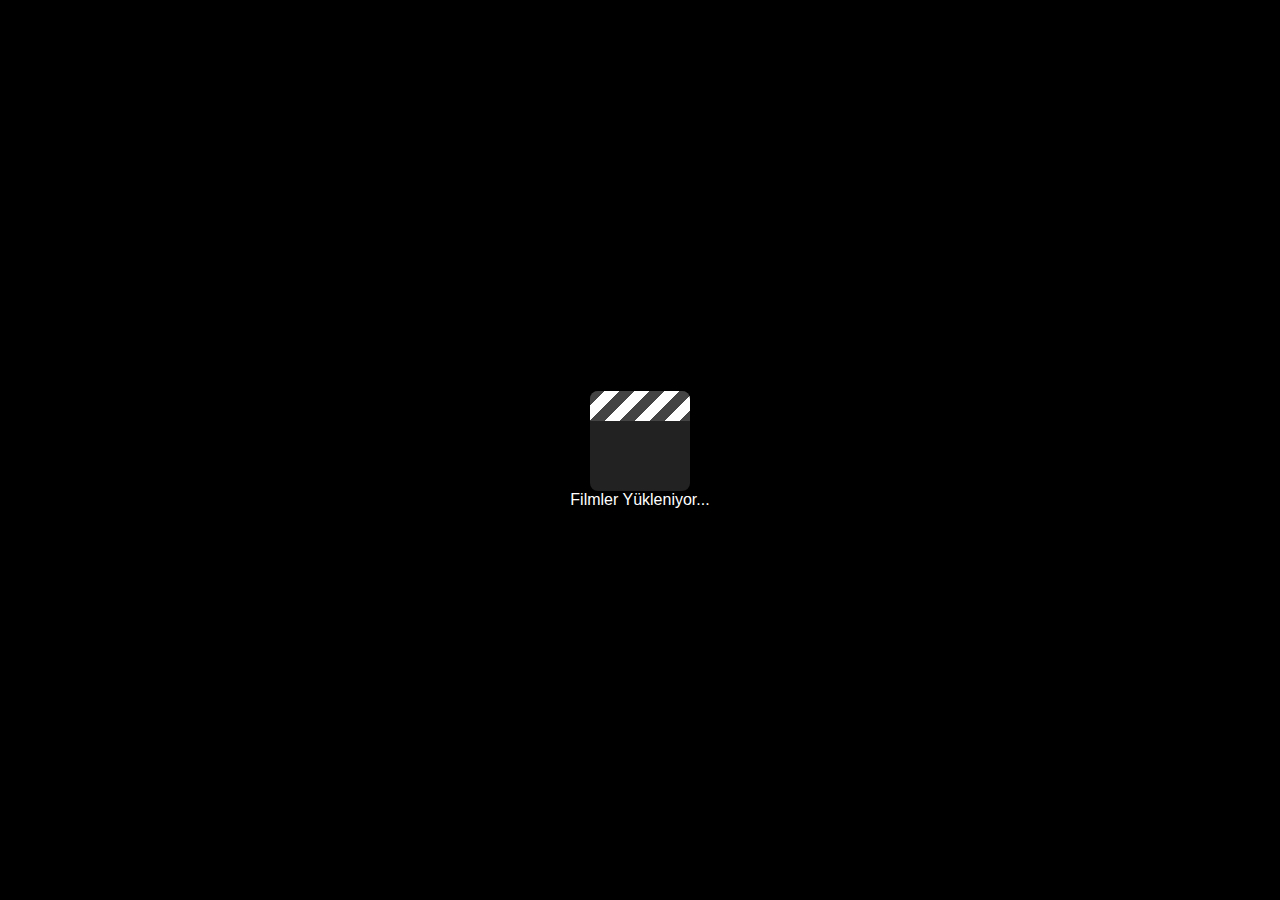
==== index.html @ 78526cd1 "Update index.html" ====
<!DOCTYPE html>
<html lang="en">
  <head>
    <meta charset="UTF-8" />
    <meta name="viewport" content="width=device-width, initial-scale=1.0" />
    <title>Filmgunu</title>
    <link rel="stylesheet" href="styles.css" />
  </head>
  <body>
    <!-- Yükleme Ekranı -->
    <div id="loading-screen">
      <div class="clapperboard"></div>
      <div class="loading-text">Filmler Yükleniyor...</div>
    </div>

    <!-- İçerik -->
    <div id="content" style="display: none">
      <header>
        <div class="logo">Filmgunu</div>
        <nav>
          <a href="#">Ana Sayfa</a>
          <a href="#">Filmler</a>
          <a href="#">Diziler</a>
          <a href="#">Rastgele Film</a>
        </nav>
        <nav>
          <a href="#">Üye Ol</a>
          <a href="#">Giriş Yap</a>
        </nav>
      </header>
      <main>
        <h1 class="main-title">Film Tavsiyeleri ve Değerlendirmeleri</h1>
        <p class="subtitle">
          Ekibimizin izlediği filmleri yorumlayıp puanladık. En iyi öneriler
          burada!
        </p>
        <div class="buttons">
          <a href="#">Başla</a>
          <a href="#">Keşfet</a>
        </div>
        <div class="weekly-recommendation">
          <h2>Ekibimizin Haftalık Film Önerisi</h2>
          <div class="movies">
            <div class="movie">
              <img
                src="https://m.media-amazon.com/images/M/MV5BMTMxNTMwODM0NF5BMl5BanBnXkFtZTcwODAyMTk2Mw@@._V1_FMjpg_UX1000_.jpg"
                alt="The Dark Knight"
              />
              <div class="movie-details">
                <h3>The Dark Knight</h3>
                <p><strong>IMDB Puanı:</strong> 9.0</p>
                <p><strong>Ekibimizin Puanı:</strong> 9.5</p>
                <p>
                  <em
                    >"Müthiş bir senaryo, etkileyici oyunculuklar ve unutulmaz
                    bir atmosfer. Kesinlikle izlenmeli!"</em
                  >
                </p>
              </div>
            </div>
            <div class="movie">
              <img
                src="https://m.media-amazon.com/images/M/MV5BMjAxMzY3NjcxNF5BMl5BanBnXkFtZTcwNTI5OTM0Mw@@._V1_FMjpg_UX1000_.jpg"
                alt="Inception"
              />
              <div class="movie-details">
                <h3>Inception</h3>
                <p><strong>IMDB Puanı:</strong> 8.8</p>
                <p><strong>Ekibimizin Puanı:</strong> 9.3</p>
                <p>
                  <em
                    >"Zekice kurgulanmış bir hikaye, büyüleyici görsellik.
                    Mutlaka izlenmesi gereken bir film."</em
                  >
                </p>
              </div>
            </div>
          </div>
        </div>
      </main>

      <!-- FilmGünü Hakkında -->
      <div class="about-section">
        <h2>Filmgunu Hakkında</h2>
        <p>
          Filmgunu, film ve dizi önerileriyle dolu bir platformdur. Ekibimiz,
          her hafta en iyi filmleri sizlere sunar.
        </p>
        <p class="email">Filmlergunu@gmail.com</p>
      </div>
    </div>

    <!-- TikTok ve Instagram Simgeleri -->
    <div class="social-icons">
      <a href="https://www.instagram.com" target="_blank">
        <img
          src="https://upload.wikimedia.org/wikipedia/commons/a/a5/Instagram_icon.png"
          alt="www.instagram.com"
          width="32"
          height="32"
        />
      </a>
      <a href="https://www.tiktok.com" target="_blank">
        <img
          src="https://upload.wikimedia.org/wikipedia/commons/thumb/a/a6/Tiktok_icon.svg/1024px-Tiktok_icon.svg.png"
          alt="TikTok"
          width="32"
          height="32"
        />
      </a>
    </div>

    <!-- Yardım Baloncuğu -->
    <div class="help-bubble">?</div>

    <script src="script.js"></script>
  </body>
</html>
---- styles.css ----
body {
    margin: 0;
    font-family: Arial, sans-serif;
    background: linear-gradient(to right, #141414, #7a0c0c);
    color: #fff;
    position: relative;
    min-height: 100vh;
}

/* Yükleme ekranı */
#loading-screen {
    position: fixed;
    top: 0;
    left: 0;
    width: 100%;
    height: 100%;
    background-color: #000;
    display: flex;
    flex-direction: column;
    align-items: center;
    justify-content: center;
    z-index: 1000;
}

/* Film klaketi */
.clapperboard {
    width: 100px;
    height: 100px;
    background-color: #222;
    border-radius: 8px;
    position: relative;
    overflow: hidden;
    animation: bounce 1s infinite ease-in-out;
}

.clapperboard::before {
    content: '';
    position: absolute;
    top: 0;
    left: 0;
    width: 100%;
    height: 30px;
    background: linear-gradient(135deg, #444 25%, #fff 25%, #fff 50%, #444 50%, #444 75%, #fff 75%);
    background-size: 30px 30px;
    animation: shake 0.5s infinite ease-in-out;
}

.clapperboard::after {
    content: '';
    position: absolute;
    bottom: 0;
    left: 0;
    width: 100%;
    height: 70px;
}

@keyframes bounce {
    0%, 100% {
        transform: translateY(0);
    }
    50% {
        transform: translateY(-10px);
    }
}

@keyframes shake {
    0%, 100% {
        transform: rotate(0deg);
    }
    50% {
        transform: rotate(-5deg);
    }
}

/* Header */
header {
    background-color: rgba(20, 20, 20, 0.8);
    padding: 15px 30px;
    display: flex;
    justify-content: space-between;
    align-items: center;
    position: absolute;
    top: 0;
    left: 0;
    right: 0;
    z-index: 10;
}
.logo {
    color: #E50914;
    font-size: 24px;
    font-weight: bold;
    text-decoration: none;
}
nav {
    display: flex;
    gap: 20px;
    flex: 1;
    justify-content: center;
}
nav a {
    color: #fff;
    text-decoration: none;
    font-size: 16px;
    transition: color 0.3s;
}
nav a:hover {
    color: #E50914;
}

nav:last-of-type {
    position: absolute;
    right: 30px;
}

/* TikTok ve Instagram simgeleri */
.social-icons {
    position: fixed;
    bottom: 20px;
    left: 20px;
    display: flex;
    gap: 15px;
}

.social-icons a {
    color: #fff;
    font-size: 24px;
    transition: color 0.3s;
}
.social-icons a:hover {
    color: #E50914;
}

/* Main Content */
main {
    text-align: center;
    padding: 50px 20px;
    display: flex;
    flex-direction: column;
    justify-content: center;
    align-items: center;
}
.main-title {
    font-size: 42px;
    margin-bottom: 20px;
    color: #E50914;
}
.subtitle {
    font-size: 18px;
    color: #ccc;
    margin-bottom: 30px;
}
.buttons {
    display: flex;
    justify-content: center;
    gap: 20px;
    margin-bottom: 50px;
}
.buttons a {
    color: #fff;
    text-decoration: none;
    font-size: 16px;
    padding: 10px 20px;
    border: 1px solid #fff;
    border-radius: 25px;
    transition: background-color 0.3s, color 0.3s;
}
.buttons a:hover {
    background-color: #E50914;
    border-color: #E50914;
}

/* Haftalık Film Önerisi */
.weekly-recommendation {
    margin-top: 50px;
}
.weekly-recommendation h2 {
    font-size: 36px;
    color: #E50914;
    margin-bottom: 20px;
}
.movies {
    display: flex;
    flex-direction: column;
    gap: 20px;
    align-items: center;
}
.movie {
    display: flex;
    align-items: center;
    background-color: #1c1c1c;
    padding: 20px;
    border-radius: 10px;
    box-shadow: 0 0 10px rgba(0, 0, 0, 0.7);
    width: 100%;
    max-width: 1000px;
}
.movie img {
    width: 150px;
    height: 220px;
    border-radius: 10px;
    margin-right: 20px;
}
.movie-details {
    text-align: left;
}
.movie-details h3 {
    margin: 10px 0;
    font-size: 24px;
}
.movie-details p {
    font-size: 16px;
    color: #ccc;
    margin: 5px 0;
}

/* Yardım baloncuğu */
.help-bubble {
    position: fixed;
    bottom: 30px;
    right: 30px;
    background-color: #E50914;
    color: #fff;
    padding: 10px 20px;
    border-radius: 50%;
    cursor: pointer;
    font-size: 20px;
    box-shadow: 0 0 10px rgba(0, 0, 0, 0.7);
    transition: background-color 0.3s;
}
.help-bubble:hover {
    background-color: #d40812;
}

/* FilmGünü Hakkında kısmı */
.about-section {
    margin-top: 50px;
    text-align: center;
}
.about-section h2 {
    font-size: 36px;
    color: #E50914;
    margin-bottom: 10px;
}
.about-section p {
    font-size: 16px;
    color: #ccc;
    margin-bottom: 20px;
}
.about-section .email {
    font-size: 16px;
    color: #ccc;
}
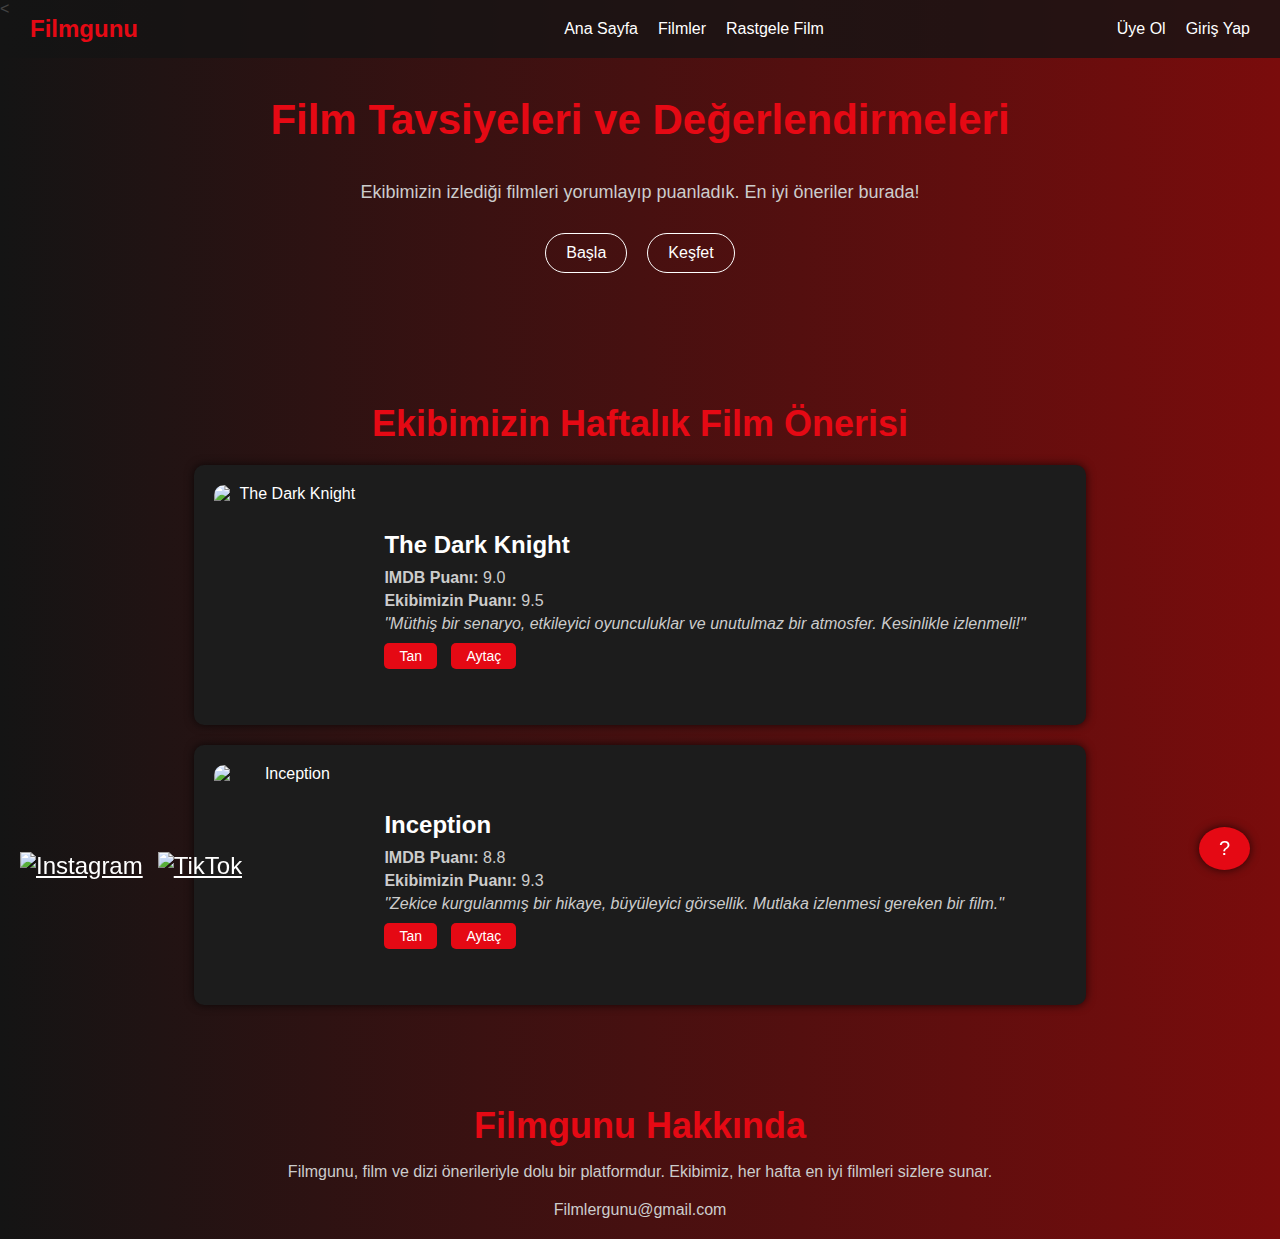
==== commit 83c4a7e9: "Tandod" ====
--- a/index.html
+++ b/index.html
@@ -1,118 +1,118 @@
 <!DOCTYPE html>
 <html lang="en">
-  <head>
-    <meta charset="UTF-8" />
-    <meta name="viewport" content="width=device-width, initial-scale=1.0" />
+<head>
+    <meta charset="UTF-8">
+    <meta name="viewport" content="width=device-width, initial-scale=1.0">
     <title>Filmgunu</title>
-    <link rel="stylesheet" href="styles.css" />
-  </head>
-  <body>
-    <!-- Yükleme Ekranı -->
-    <div id="loading-screen">
-      <div class="clapperboard"></div>
-      <div class="loading-text">Filmler Yükleniyor...</div>
+    <<link rel="stylesheet" href="styles.css" />
+</head>
+<body>
+
+<!-- Yükleme Ekranı -->
+<div id="loading-screen">
+    <div class="clapperboard"></div>
+    <div class="loading-text">Filmler Yükleniyor...</div>
+</div>
+
+<!-- İçerik -->
+<div id="content" style="display: none;">
+    <header>
+        <div class="logo">Filmgunu</div>
+        <nav>
+            <a href="#">Ana Sayfa</a>
+            <a href="#">Filmler</a>
+            <a href="#">Rastgele Film</a>
+        </nav>
+        <nav>
+            <a href="#" id="signup">Üye Ol</a>
+            <a href="#" id="login">Giriş Yap</a>
+        </nav>
+    </header>
+
+     <!-- Üye Ol Modal -->
+     <div id="signup-modal" class="modal">
+        <div class="modal-content">
+            <h2>Üye Ol</h2>
+            <input type="text" placeholder="Ad Soyad">
+            <input type="email" placeholder="E-posta">
+            <input type="password" placeholder="Şifre">
+            <button>Üye Ol</button>
+            <p style="margin-top: 10px; color: #ccc; font-size: 14px;">Zaten üye misiniz? <a href="#" onclick="switchToLogin()" style="color: #E50914; text-decoration: none;">Giriş Yap</a></p>
+        </div>
     </div>
 
-    <!-- İçerik -->
-    <div id="content" style="display: none">
-      <header>
-        <div class="logo">Filmgunu</div>
-        <nav>
-          <a href="#">Ana Sayfa</a>
-          <a href="#">Filmler</a>
-          <a href="#">Diziler</a>
-          <a href="#">Rastgele Film</a>
-        </nav>
-        <nav>
-          <a href="#">Üye Ol</a>
-          <a href="#">Giriş Yap</a>
-        </nav>
-      </header>
-      <main>
+    <!-- Giriş Yap Modal -->
+    <div id="login-modal" class="modal">
+        <div class="modal-content">
+            <h2>Giriş Yap</h2>
+            <input type="email" placeholder="E-posta">
+            <input type="password" placeholder="Şifre">
+            <button>Giriş Yap</button>
+            <p style="margin-top: 10px; color: #ccc; font-size: 14px;">Üyeliğiniz yok mu? <a href="#" onclick="switchToSignup()" style="color: #E50914; text-decoration: none;">Üye Ol</a></p>
+        </div>
+    </div>
+    
+    <main>
         <h1 class="main-title">Film Tavsiyeleri ve Değerlendirmeleri</h1>
-        <p class="subtitle">
-          Ekibimizin izlediği filmleri yorumlayıp puanladık. En iyi öneriler
-          burada!
-        </p>
+        <p class="subtitle">Ekibimizin izlediği filmleri yorumlayıp puanladık. En iyi öneriler burada!</p>
         <div class="buttons">
-          <a href="#">Başla</a>
-          <a href="#">Keşfet</a>
+            <a href="#">Başla</a>
+            <a href="#">Keşfet</a>
         </div>
         <div class="weekly-recommendation">
-          <h2>Ekibimizin Haftalık Film Önerisi</h2>
-          <div class="movies">
-            <div class="movie">
-              <img
-                src="https://m.media-amazon.com/images/M/MV5BMTMxNTMwODM0NF5BMl5BanBnXkFtZTcwODAyMTk2Mw@@._V1_FMjpg_UX1000_.jpg"
-                alt="The Dark Knight"
-              />
-              <div class="movie-details">
-                <h3>The Dark Knight</h3>
-                <p><strong>IMDB Puanı:</strong> 9.0</p>
-                <p><strong>Ekibimizin Puanı:</strong> 9.5</p>
-                <p>
-                  <em
-                    >"Müthiş bir senaryo, etkileyici oyunculuklar ve unutulmaz
-                    bir atmosfer. Kesinlikle izlenmeli!"</em
-                  >
-                </p>
-              </div>
+            <h2>Ekibimizin Haftalık Film Önerisi</h2>
+            <div class="movies">
+                <div class="movie">
+                    <img src="https://m.media-amazon.com/images/M/MV5BMTMxNTMwODM0NF5BMl5BanBnXkFtZTcwODAyMTk2Mw@@._V1_FMjpg_UX1000_.jpg" alt="The Dark Knight">
+                    <div class="movie-details">
+                        <h3>The Dark Knight</h3>
+                        <p><strong>IMDB Puanı:</strong> 9.0</p>
+                        <p><strong>Ekibimizin Puanı:</strong> 9.5</p>
+                        <p><em id="review-dark-knight">"Müthiş bir senaryo, etkileyici oyunculuklar ve unutulmaz bir atmosfer. Kesinlikle izlenmeli!"</em></p>
+                        <div class="movie-buttons">
+                            <button data-movie="dark-knight" data-review="Tan" onclick="changeReview(this)">Tan</button>
+                            <button data-movie="dark-knight" data-review="Aytaç" onclick="changeReview(this)">Aytaç</button>
+                        </div>
+                    </div>
+                </div>
+                <div class="movie">
+                    <img src="https://m.media-amazon.com/images/M/MV5BMjAxMzY3NjcxNF5BMl5BanBnXkFtZTcwNTI5OTM0Mw@@._V1_FMjpg_UX1000_.jpg" alt="Inception">
+                    <div class="movie-details">
+                        <h3>Inception</h3>
+                        <p><strong>IMDB Puanı:</strong> 8.8</p>
+                        <p><strong>Ekibimizin Puanı:</strong> 9.3</p>
+                        <p><em id="review-inception">"Zekice kurgulanmış bir hikaye, büyüleyici görsellik. Mutlaka izlenmesi gereken bir film."</em></p>
+                        <div class="movie-buttons">
+                            <button data-movie="inception" data-review="Tan" onclick="changeReview(this)">Tan</button>
+                            <button data-movie="inception" data-review="Aytaç" onclick="changeReview(this)">Aytaç</button>
+                        </div>
+                    </div>
+                </div>
             </div>
-            <div class="movie">
-              <img
-                src="https://m.media-amazon.com/images/M/MV5BMjAxMzY3NjcxNF5BMl5BanBnXkFtZTcwNTI5OTM0Mw@@._V1_FMjpg_UX1000_.jpg"
-                alt="Inception"
-              />
-              <div class="movie-details">
-                <h3>Inception</h3>
-                <p><strong>IMDB Puanı:</strong> 8.8</p>
-                <p><strong>Ekibimizin Puanı:</strong> 9.3</p>
-                <p>
-                  <em
-                    >"Zekice kurgulanmış bir hikaye, büyüleyici görsellik.
-                    Mutlaka izlenmesi gereken bir film."</em
-                  >
-                </p>
-              </div>
-            </div>
-          </div>
         </div>
-      </main>
+    </main>
 
-      <!-- FilmGünü Hakkında -->
-      <div class="about-section">
+    <!-- FilmGünü Hakkında -->
+    <div class="about-section">
         <h2>Filmgunu Hakkında</h2>
-        <p>
-          Filmgunu, film ve dizi önerileriyle dolu bir platformdur. Ekibimiz,
-          her hafta en iyi filmleri sizlere sunar.
-        </p>
+        <p>Filmgunu, film ve dizi önerileriyle dolu bir platformdur. Ekibimiz, her hafta en iyi filmleri sizlere sunar.</p>
         <p class="email">Filmlergunu@gmail.com</p>
-      </div>
     </div>
 
-    <!-- TikTok ve Instagram Simgeleri -->
-    <div class="social-icons">
-      <a href="https://www.instagram.com" target="_blank">
-        <img
-          src="https://upload.wikimedia.org/wikipedia/commons/a/a5/Instagram_icon.png"
-          alt="www.instagram.com"
-          width="32"
-          height="32"
-        />
-      </a>
-      <a href="https://www.tiktok.com" target="_blank">
-        <img
-          src="https://upload.wikimedia.org/wikipedia/commons/thumb/a/a6/Tiktok_icon.svg/1024px-Tiktok_icon.svg.png"
-          alt="TikTok"
-          width="32"
-          height="32"
-        />
-      </a>
-    </div>
+<!-- TikTok ve Instagram Simgeleri -->
+<div class="social-icons">
+    <a href="https://www.instagram.com" target="_blank">
+        <img src="https://upload.wikimedia.org/wikipedia/commons/a/a5/Instagram_icon.png" alt="Instagram" width="32" height="32">
+    </a>
+    <a href="https://www.tiktok.com" target="_blank">
+        <img src="https://upload.wikimedia.org/wikipedia/commons/thumb/a/a6/Tiktok_icon.svg/1024px-Tiktok_icon.svg.png" alt="TikTok" width="32" height="32">
+    </a>
+</div>
 
-    <!-- Yardım Baloncuğu -->
-    <div class="help-bubble">?</div>
+<!-- Yardım Baloncuğu -->
+<div class="help-bubble">?</div>
 
-    <script src="script.js"></script>
-  </body>
+<script src="script.js"></script>
+
+</body>
 </html>
--- a/styles.css
+++ b/styles.css
@@ -139,10 +139,88 @@
     justify-content: center;
     align-items: center;
 }
+
+.sayfa4-main{
+    display: flex;
+    flex-direction: row;
+    justify-content: space-between;
+    padding: 80px 50px;
+}
+
+.main-left {
+    flex: 2;
+    text-align: center;
+}
+
+.main-left img {
+    width: 100%;
+    height: auto;
+    border-radius: 10px;
+    box-shadow: 0 4px 8px rgba(0, 0, 0, 0.6);
+}
+
+.main-center {
+    flex: 3;
+    padding: 0 20px;
+    display: flex;
+    flex-direction: column;
+    justify-content: center;
+    text-align: center;
+}
 .main-title {
     font-size: 42px;
     margin-bottom: 20px;
     color: #E50914;
+}
+.description {
+    font-size: 20px;
+    color: #ccc;
+    margin-bottom: 30px;
+}
+
+.reviews {
+    background-color: rgba(255, 255, 255, 0.1);
+    padding: 20px;
+    border-radius: 10px;
+    box-shadow: 0 4px 8px rgba(0, 0, 0, 0.6);
+}
+
+.reviews span {
+    display: block;
+    margin-bottom: 10px;
+    font-size: 18px;
+    color: #fff;
+}
+.main-right {
+    flex: 1;
+    text-align: center;
+    background: rgba(0, 0, 0, 0.6);
+    padding: 20px;
+    border-radius: 10px;
+    box-shadow: 0 4px 8px rgba(0, 0, 0, 0.6);
+}
+
+.main-right h3 {
+    margin-bottom: 20px;
+    font-size: 24px;
+    color: #E50914;
+}
+
+.main-right p {
+    font-size: 18px;
+    color: #fff;
+}
+
+.rating {
+    display: flex;
+    justify-content: center;
+    gap: 5px;
+    font-size: 22px;
+    color: gold;
+}
+
+.rating span {
+    font-size: 24px;
 }
 .subtitle {
     font-size: 18px;
@@ -162,11 +240,12 @@
     padding: 10px 20px;
     border: 1px solid #fff;
     border-radius: 25px;
-    transition: background-color 0.3s, color 0.3s;
+    transition: transform 0.3s, background-color 0.3s, color 0.3s;
 }
 .buttons a:hover {
     background-color: #E50914;
     border-color: #E50914;
+    transform: scale(1.1);
 }
 
 /* Haftalık Film Önerisi */
@@ -193,6 +272,11 @@
     box-shadow: 0 0 10px rgba(0, 0, 0, 0.7);
     width: 100%;
     max-width: 1000px;
+    transition: transform 0.3s, box-shadow 0.3s;
+}
+.movie:hover {
+    transform: translateY(-10px);
+    box-shadow: 0 10px 20px rgba(0, 0, 0, 0.9);
 }
 .movie img {
     width: 150px;
@@ -211,6 +295,23 @@
     font-size: 16px;
     color: #ccc;
     margin: 5px 0;
+}
+.movie-buttons {
+    margin-top: 10px;
+}
+.movie-buttons button {
+    margin-right: 10px;
+    padding: 5px 15px;
+    font-size: 14px;
+    color: #fff;
+    background-color: #E50914;
+    border: none;
+    border-radius: 5px;
+    cursor: pointer;
+    transition: background-color 0.3s;
+}
+.movie-buttons button:hover {
+    background-color: #d40812;
 }
 
 /* Yardım baloncuğu */
@@ -249,4 +350,103 @@
 .about-section .email {
     font-size: 16px;
     color: #ccc;
+}
+
+.sayfa2-main{
+    display: flex;
+    flex-direction: row;
+    justify-content: space-between;
+    padding: 80px 50px;
+}
+.genre-section {
+    display: flex;
+    flex-wrap: wrap;
+    justify-content: center;
+    gap: 20px;
+    padding: 20px;
+}
+
+.genre-card {
+    background: rgba(255, 255, 255, 0.1);
+    border: 1px solid rgba(255, 255, 255, 0.2);
+    border-radius: 10px;
+    width: 150px;
+    height: 200px;
+    display: flex;
+    flex-direction: column;
+    align-items: center;
+    justify-content: center;
+    text-align: center;
+    transition: transform 0.3s, background-color 0.3s;
+    cursor: pointer;
+}
+
+.genre-card:hover {
+    transform: scale(1.1);
+    background-color: #E50914;
+}
+
+.genre-card img {
+    width: 60px;
+    height: 60px;
+    margin-bottom: 10px;
+}
+
+.genre-card h3 {
+    font-size: 18px;
+    color: #fff;
+    margin: 0;
+}
+
+
+/* Modal stilizasyonu */
+.modal {
+    display: none;
+    position: fixed;
+    top: 0;
+    left: 0;
+    width: 100%;
+    height: 100%;
+    background-color: rgba(0, 0, 0, 0.8);
+    z-index: 1001;
+    align-items: center;
+    justify-content: center;
+}
+
+.modal-content {
+    background-color: #222;
+    padding: 20px;
+    border-radius: 8px;
+    text-align: center;
+    width: 300px;
+}
+
+.modal-content h2 {
+    color: #E50914;
+    margin-bottom: 15px;
+}
+
+.modal-content input {
+    width: 90%;
+    padding: 10px;
+    margin: 10px 0;
+    border: 1px solid #444;
+    border-radius: 5px;
+    background-color: #333;
+    color: #fff;
+}
+
+.modal-content button {
+    padding: 10px 20px;
+    border: none;
+    border-radius: 5px;
+    background-color: #E50914;
+    color: #fff;
+    cursor: pointer;
+    font-size: 16px;
+    transition: background-color 0.3s;
+}
+
+.modal-content button:hover {
+    background-color: #d40812;
 }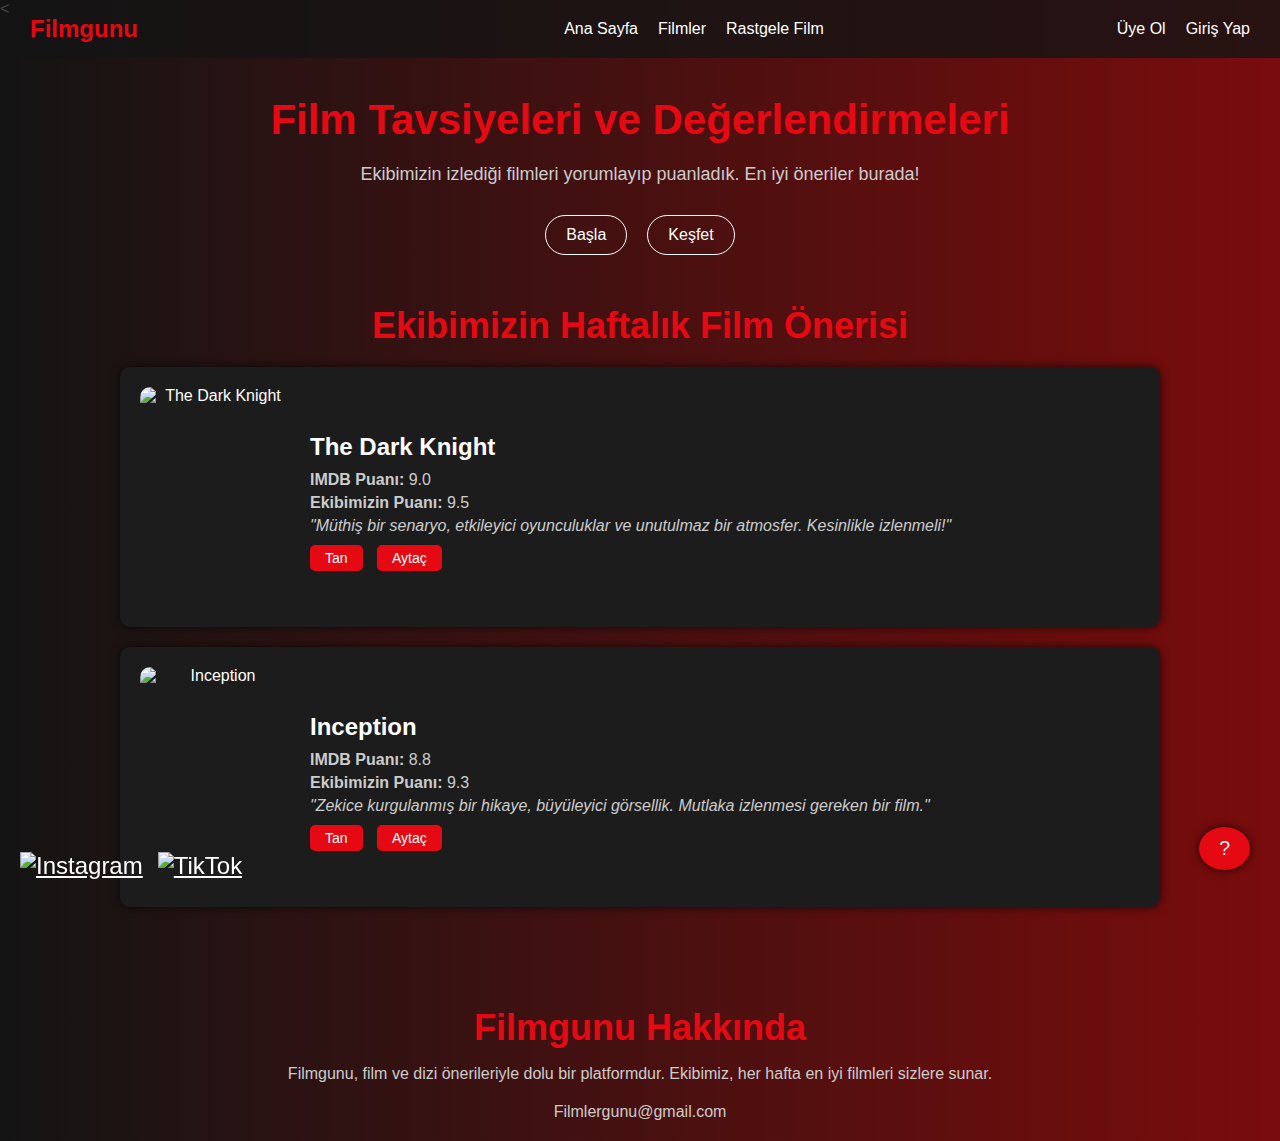
==== commit 72f909da: "Tandod" ====
--- a/index.html
+++ b/index.html
@@ -52,7 +52,7 @@
         </div>
     </div>
     
-    <main>
+    <main class="sayfa1-main">
         <h1 class="main-title">Film Tavsiyeleri ve Değerlendirmeleri</h1>
         <p class="subtitle">Ekibimizin izlediği filmleri yorumlayıp puanladık. En iyi öneriler burada!</p>
         <div class="buttons">
--- a/styles.css
+++ b/styles.css
@@ -140,6 +140,15 @@
     align-items: center;
 }
 
+.sayfa1-main {
+    text-align: center;
+    padding: 50px 20px;
+    display: flow;
+    flex-direction: column;
+    justify-content: center;
+    align-items: center;
+}
+
 .sayfa4-main{
     display: flex;
     flex-direction: row;
